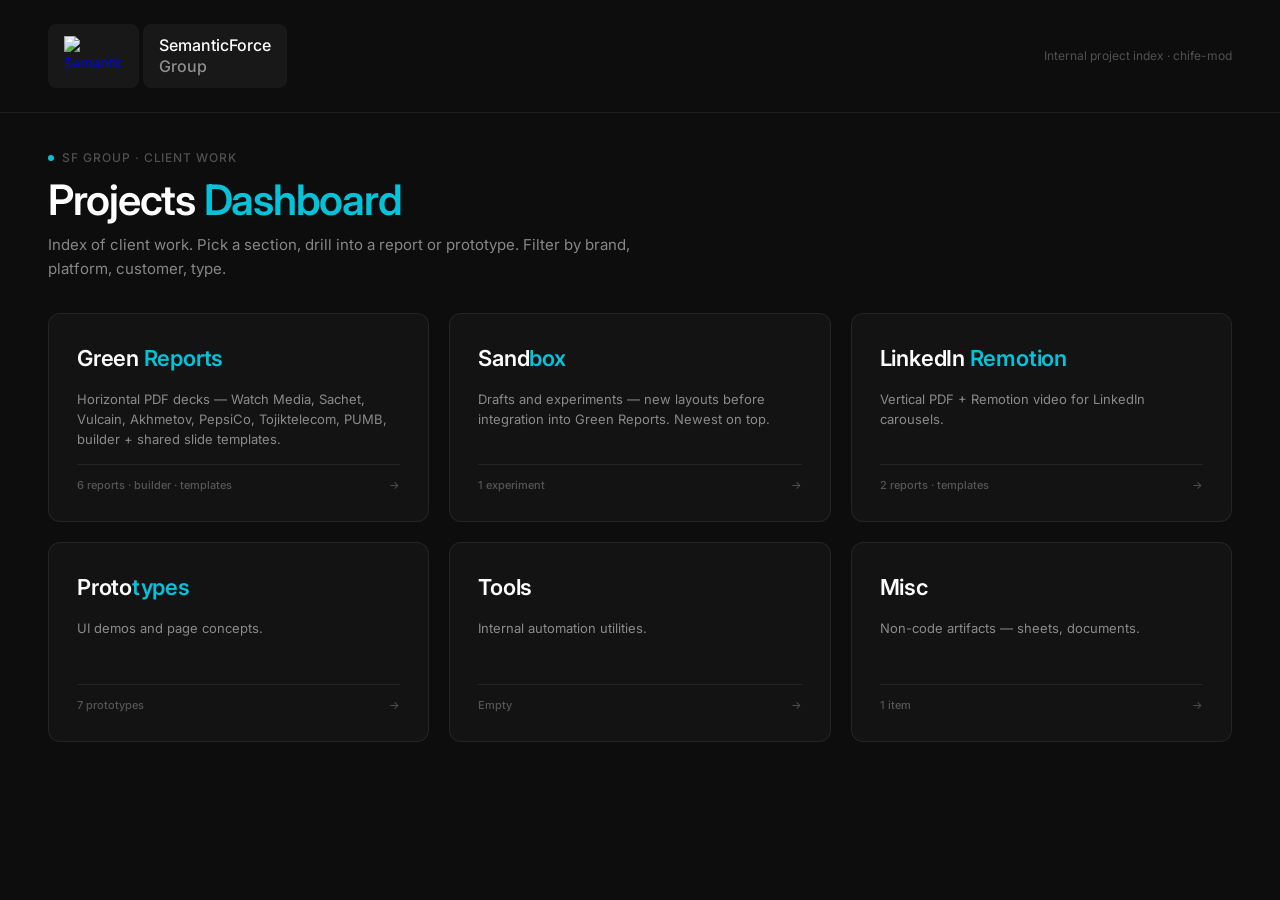
==== index.html @ 00296bff "Add PUMB Monthly Pulse card to Green Reports Live at https://chife-mod.github.io/sf-pumb-monthly-pul" ====
<!DOCTYPE html>
<html lang="en">
<head>
  <meta charset="UTF-8" />
  <meta name="viewport" content="width=device-width, initial-scale=1.0" />
  <title>SF Projects — Semantic Force</title>
  <link rel="icon" type="image/svg+xml" href="assets/favicon.svg" />
  <link rel="preconnect" href="https://fonts.googleapis.com" />
  <link rel="preconnect" href="https://fonts.gstatic.com" crossorigin />
  <link href="https://fonts.googleapis.com/css2?family=Inter:wght@400;500;600&display=swap" rel="stylesheet" />
  <style>
    *, *::before, *::after { box-sizing: border-box; margin: 0; padding: 0; }

    :root {
      --bg: #0d0d0d;
      --surface: rgba(22, 22, 22, 0.85);
      --surface-hover: rgba(30, 30, 30, 0.95);
      --border: rgba(255, 255, 255, 0.07);
      --border-hover: rgba(0, 195, 217, 0.4);
      --accent: #00c3d9;
      --accent-dim: rgba(0, 195, 217, 0.12);
      --text-primary: #ffffff;
      --text-secondary: rgba(255, 255, 255, 0.5);
      --text-muted: rgba(255, 255, 255, 0.28);
      --radius: 12px;
    }

    html { scroll-behavior: smooth; }

    body {
      background: var(--bg);
      color: var(--text-primary);
      font-family: 'Inter', sans-serif;
      font-size: 14px;
      line-height: 1.5;
      min-height: 100vh;
      padding: 0 0 80px;
    }

    /* ─── Header ─── */
    header {
      display: flex;
      align-items: center;
      justify-content: space-between;
      padding: 24px 48px;
      border-bottom: 1px solid var(--border);
    }

    .logo {
      display: flex;
      align-items: flex-start;
      gap: 4px;
      text-decoration: none;
      flex-shrink: 0;
      cursor: pointer;
    }

    .logo-pill {
      background: rgba(30, 30, 30, 0.7);
      border-radius: 8px;
      backdrop-filter: blur(10px);
      -webkit-backdrop-filter: blur(10px);
      height: 64px;
      flex-shrink: 0;
    }

    .logo-icon-pill {
      width: 91px;
      display: flex;
      align-items: center;
      justify-content: center;
      padding: 12px 16px;
    }

    .logo-text-pill {
      display: flex;
      flex-direction: column;
      justify-content: center;
      padding: 12px 16px;
    }

    .logo-line-1 {
      font-size: 16px;
      font-weight: 500;
      line-height: 1.3;
      color: #ffffff;
      white-space: nowrap;
      display: block;
    }

    .logo-line-2 {
      font-size: 16px;
      font-weight: 500;
      line-height: 1.3;
      color: #8f8f8f;
      white-space: nowrap;
      display: block;
    }

    .header-meta {
      font-size: 12px;
      color: var(--text-muted);
      font-weight: 400;
    }

    /* ─── Main / screens ─── */
    main {
      max-width: 1320px;
      margin: 0 auto;
      padding: 36px 48px 0;
    }

    .screen { display: none; }
    .screen.active { display: block; }

    /* ─── Hero ─── */
    .hero {
      margin-bottom: 32px;
    }

    .hero-label {
      display: flex;
      align-items: center;
      gap: 8px;
      font-size: 12px;
      font-weight: 500;
      color: var(--text-muted);
      letter-spacing: 0.08em;
      text-transform: uppercase;
      margin-bottom: 10px;
    }

    .hero-label-dot {
      width: 6px;
      height: 6px;
      border-radius: 50%;
      background: var(--accent);
    }

    .hero-title {
      font-size: 42px;
      font-weight: 600;
      letter-spacing: -0.03em;
      line-height: 1.1;
      color: var(--text-primary);
      margin-bottom: 10px;
    }

    .hero-title span { color: var(--accent); }

    .hero-sub {
      font-size: 15px;
      color: var(--text-secondary);
      max-width: 640px;
      line-height: 1.6;
    }

    /* ─── Breadcrumb (на под-экранах) ─── */
    .breadcrumb {
      display: flex;
      align-items: center;
      gap: 8px;
      font-size: 13px;
      color: var(--text-muted);
      margin-bottom: 20px;
    }

    .breadcrumb a {
      color: var(--text-secondary);
      text-decoration: none;
      transition: color 0.15s ease;
    }

    .breadcrumb a:hover {
      color: var(--accent);
    }

    .breadcrumb-sep {
      color: var(--text-muted);
    }

    /* ─── Filters ─── */
    .filters {
      display: flex;
      gap: 10px;
      flex-wrap: wrap;
      margin-bottom: 24px;
      padding: 12px 16px;
      background: rgba(255,255,255,0.02);
      border: 1px solid var(--border);
      border-radius: var(--radius);
    }

    .filter-group {
      display: flex;
      align-items: center;
      gap: 6px;
      font-size: 12px;
      color: var(--text-muted);
    }

    .filter-group label {
      font-weight: 500;
      letter-spacing: 0.04em;
      text-transform: uppercase;
      font-size: 10px;
    }

    .filter-group select {
      background: rgba(255,255,255,0.04);
      border: 1px solid var(--border);
      color: var(--text-primary);
      padding: 6px 10px;
      border-radius: 6px;
      font-family: inherit;
      font-size: 12px;
      cursor: pointer;
    }

    .filter-group select:focus {
      outline: none;
      border-color: var(--border-hover);
    }

    /* ─── Grid ─── */
    .grid {
      display: grid;
      grid-template-columns: repeat(auto-fill, minmax(340px, 1fr));
      gap: 20px;
    }

    /* ─── Category tile (главный экран) ─── */
    .category-tile {
      background: var(--surface);
      border: 1px solid var(--border);
      border-radius: var(--radius);
      padding: 28px;
      text-decoration: none;
      color: inherit;
      display: flex;
      flex-direction: column;
      gap: 14px;
      transition: border-color 0.2s ease, background 0.2s ease, transform 0.2s ease;
      cursor: pointer;
      backdrop-filter: blur(10px);
      min-height: 200px;
    }

    .category-tile:hover {
      border-color: var(--border-hover);
      background: var(--surface-hover);
      transform: translateY(-2px);
    }

    .category-tile-name {
      font-size: 22px;
      font-weight: 600;
      letter-spacing: -0.01em;
      color: var(--text-primary);
    }

    .category-tile-name span { color: var(--accent); }

    .category-tile-desc {
      font-size: 13px;
      color: var(--text-secondary);
      line-height: 1.55;
      flex: 1;
    }

    .category-tile-footer {
      display: flex;
      align-items: center;
      justify-content: space-between;
      font-size: 11px;
      color: var(--text-muted);
      padding-top: 12px;
      border-top: 1px solid var(--border);
    }

    .category-tile-count {
      font-weight: 500;
    }

    /* ─── Card (на под-экранах) ─── */
    .card {
      position: relative;                /* anchor для stretched-link overlay */
      background: var(--surface);
      border: 1px solid var(--border);
      border-radius: var(--radius);
      overflow: hidden;
      display: flex;
      flex-direction: column;
      text-decoration: none;
      color: inherit;
      transition: border-color 0.2s ease, background 0.2s ease, transform 0.2s ease;
      backdrop-filter: blur(10px);
    }

    /* Невидимый overlay-anchor, ловит клик по всей карточке.
       Внутренние ссылки (card-info-link) имеют z-index выше — кликаются отдельно. */
    .card-link {
      position: absolute;
      inset: 0;
      z-index: 1;
      text-decoration: none;
      cursor: pointer;
    }

    .card:has(.card-link):hover {
      border-color: var(--border-hover);
      background: var(--surface-hover);
      transform: translateY(-2px);
    }

    .card.hidden {
      display: none;
    }

    .card.templates-card {
      border-color: rgba(0, 195, 217, 0.18);
    }

    /* ─── Cover ─── */
    .card-cover {
      width: 100%;
      aspect-ratio: 16 / 9;
      overflow: hidden;
      background: #111;
      position: relative;
    }

    .card-cover img {
      width: 100%;
      height: 100%;
      object-fit: cover;
      display: block;
      transition: transform 0.35s ease;
    }

    .card:hover .card-cover img {
      transform: scale(1.03);
    }

    .card-cover-placeholder {
      width: 100%;
      height: 100%;
      display: flex;
      align-items: center;
      justify-content: center;
    }

    /* ─── Body ─── */
    .card-body {
      padding: 20px;
      display: flex;
      flex-direction: column;
      gap: 10px;
      flex: 1;
    }

    .card-top {
      display: flex;
      align-items: flex-start;
      gap: 10px;
    }

    .card-name {
      font-size: 16px;
      font-weight: 600;
      color: var(--text-primary);
      letter-spacing: -0.01em;
      line-height: 1.3;
      flex: 1;
    }

    .badge {
      flex-shrink: 0;
      display: flex;
      align-items: center;
      gap: 5px;
      padding: 4px 8px;
      border-radius: 100px;
      font-size: 11px;
      font-weight: 500;
      letter-spacing: 0.04em;
      white-space: nowrap;
    }

    .badge-live {
      background: rgba(34, 197, 94, 0.12);
      color: #4ade80;
      border: 1px solid rgba(34, 197, 94, 0.2);
    }

    .badge-live::before {
      content: '';
      display: block;
      width: 5px;
      height: 5px;
      border-radius: 50%;
      background: #22c55e;
    }

    .badge-local {
      background: rgba(255, 255, 255, 0.06);
      color: var(--text-muted);
      border: 1px solid rgba(255,255,255,0.08);
    }

    .badge-local::before {
      content: '';
      display: block;
      width: 5px;
      height: 5px;
      border-radius: 50%;
      background: rgba(255,255,255,0.3);
    }

    .badge-accent {
      background: var(--accent-dim);
      color: var(--accent);
      border: 1px solid rgba(0, 195, 217, 0.25);
    }

    .badge-soon {
      background: rgba(245, 158, 11, 0.12);
      color: #fbbf24;
      border: 1px solid rgba(245, 158, 11, 0.22);
    }

    .badge-soon::before {
      content: '';
      display: block;
      width: 5px;
      height: 5px;
      border-radius: 50%;
      background: #f59e0b;
    }

    .card-desc {
      font-size: 13px;
      color: var(--text-secondary);
      line-height: 1.55;
    }

    .card-tags {
      display: flex;
      gap: 6px;
      flex-wrap: wrap;
    }

    .tag {
      font-size: 11px;
      font-weight: 500;
      color: var(--text-muted);
      padding: 2px 8px;
      border-radius: 4px;
      background: rgba(255,255,255,0.04);
      border: 1px solid rgba(255,255,255,0.06);
    }

    /* ─── Info footer (GitHub link + local path) ─── */
    .card-info {
      display: flex;
      flex-direction: column;
      gap: 6px;
      padding-top: 12px;
      border-top: 1px solid var(--border);
      margin-top: auto;
      font-size: 11px;
      color: var(--text-muted);
    }

    .card-info-row {
      display: flex;
      align-items: center;
      gap: 6px;
      overflow: hidden;
    }

    .card-info-icon {
      flex-shrink: 0;
      font-size: 12px;
      opacity: 0.7;
    }

    .card-info a {
      position: relative;          /* подняться над .card-link overlay */
      z-index: 2;
      color: var(--text-secondary);
      text-decoration: none;
      transition: color 0.15s ease;
      overflow: hidden;
      text-overflow: ellipsis;
      white-space: nowrap;
    }

    .card-info a:hover {
      color: var(--accent);
    }

    .card-info-path {
      color: var(--text-muted);
      font-family: ui-monospace, 'SF Mono', Menlo, monospace;
      font-size: 10px;
      overflow: hidden;
      text-overflow: ellipsis;
      white-space: nowrap;
    }

    .card-info-tags {
      display: flex;
      gap: 4px;
      flex-wrap: wrap;
      margin-top: 4px;
    }

    .info-tag {
      font-size: 9px;
      font-weight: 500;
      color: var(--text-secondary);
      padding: 2px 7px;
      border-radius: 3px;
      background: rgba(255,255,255,0.04);
      letter-spacing: 0.02em;
      display: inline-flex;
      align-items: center;
      gap: 4px;
    }

    .info-tag-key {
      color: rgba(255,255,255,0.22);
      font-weight: 500;
    }

    /* ─── Section header ─── */
    .section-title {
      font-size: 22px;
      font-weight: 600;
      color: var(--text-primary);
      letter-spacing: -0.01em;
      margin-bottom: 4px;
    }

    .section-sub {
      font-size: 13px;
      color: var(--text-secondary);
      margin-bottom: 20px;
    }

    /* ─── Empty state ─── */
    .empty {
      grid-column: 1 / -1;
      padding: 48px 24px;
      text-align: center;
      color: var(--text-muted);
      border: 1px dashed var(--border);
      border-radius: var(--radius);
    }

  </style>
</head>
<body>

  <header>
    <a class="logo" href="#home">
      <div class="logo-pill logo-icon-pill">
        <img src="assets/Logo.svg" alt="SemanticForce" width="59" height="40" />
      </div>
      <div class="logo-pill logo-text-pill">
        <span class="logo-line-1">SemanticForce</span>
        <span class="logo-line-2">Group</span>
      </div>
    </a>
    <span class="header-meta">Internal project index · chife-mod</span>
  </header>

  <main>

    <!-- ════════ HOME — главный экран ════════ -->
    <section id="home" class="screen active">
      <div class="hero">
        <div class="hero-label">
          <span class="hero-label-dot"></span>
          <span>SF Group · Client Work</span>
        </div>
        <h1 class="hero-title">Projects <span>Dashboard</span></h1>
        <p class="hero-sub">Index of client work. Pick a section, drill into a report or prototype. Filter by brand, platform, customer, type.</p>
      </div>

      <div class="grid">
        <a class="category-tile" href="#green-reports">
          <div class="category-tile-name">Green <span>Reports</span></div>
          <p class="category-tile-desc">Horizontal PDF decks — Watch Media, Sachet, Vulcain, Akhmetov, PepsiCo, Tojiktelecom, PUMB, builder + shared slide templates.</p>
          <div class="category-tile-footer">
            <span class="category-tile-count">6 reports · builder · templates</span>
            <span>→</span>
          </div>
        </a>

        <a class="category-tile" href="#sandbox">
          <div class="category-tile-name">Sand<span>box</span></div>
          <p class="category-tile-desc">Drafts and experiments — new layouts before integration into Green Reports. Newest on top.</p>
          <div class="category-tile-footer">
            <span class="category-tile-count">1 experiment</span>
            <span>→</span>
          </div>
        </a>

        <a class="category-tile" href="#linkedin-remotion">
          <div class="category-tile-name">LinkedIn <span>Remotion</span></div>
          <p class="category-tile-desc">Vertical PDF + Remotion video for LinkedIn carousels.</p>
          <div class="category-tile-footer">
            <span class="category-tile-count">2 reports · templates</span>
            <span>→</span>
          </div>
        </a>

        <a class="category-tile" href="#prototypes">
          <div class="category-tile-name">Proto<span>types</span></div>
          <p class="category-tile-desc">UI demos and page concepts.</p>
          <div class="category-tile-footer">
            <span class="category-tile-count">7 prototypes</span>
            <span>→</span>
          </div>
        </a>

        <a class="category-tile" href="#tools">
          <div class="category-tile-name">Tools</div>
          <p class="category-tile-desc">Internal automation utilities.</p>
          <div class="category-tile-footer">
            <span class="category-tile-count">Empty</span>
            <span>→</span>
          </div>
        </a>

        <a class="category-tile" href="#misc">
          <div class="category-tile-name">Misc</div>
          <p class="category-tile-desc">Non-code artifacts — sheets, documents.</p>
          <div class="category-tile-footer">
            <span class="category-tile-count">1 item</span>
            <span>→</span>
          </div>
        </a>
      </div>
    </section>

    <!-- ════════ GREEN REPORTS ════════ -->
    <section id="green-reports" class="screen">
      <nav class="breadcrumb">
        <a href="#home">Dashboard</a>
        <span class="breadcrumb-sep">/</span>
        <span>Green Reports</span>
      </nav>

      <h2 class="section-title">Green Reports</h2>
      <p class="section-sub">Horizontal PDF slide decks.</p>

      <div class="filters" data-filters-for="green-reports">
        <div class="filter-group">
          <label>Customer</label>
          <select data-filter="customer">
            <option value="">All</option>
            <option value="__sf-internal__">SF-internal</option>
            <option value="sachet">sachet</option>
            <option value="vulcain">vulcain</option>
            <option value="akhmetov">akhmetov</option>
            <option value="pepsico">pepsico</option>
            <option value="tojiktelecom">tojiktelecom</option>
            <option value="pumb">pumb</option>
          </select>
        </div>
        <div class="filter-group">
          <label>Type</label>
          <select data-filter="type">
            <option value="">All</option>
            <option value="watch-media">watch-media</option>
            <option value="weekly-pulse">weekly-pulse</option>
            <option value="monthly-pulse">monthly-pulse</option>
          </select>
        </div>
        <div class="filter-group">
          <label>Platform</label>
          <select data-filter="platform">
            <option value="">All</option>
            <option value="watch360">watch360</option>
            <option value="market360">market360</option>
          </select>
        </div>
        <div class="filter-group">
          <label>Brand</label>
          <select data-filter="brand">
            <option value="">All</option>
            <option value="watch360">watch360</option>
            <option value="semanticforce">semanticforce</option>
          </select>
        </div>
      </div>

      <div class="grid">
        <!-- Templates — всегда первая, вне фильтров -->
        <div class="card templates-card">
          <a class="card-link"
             href="https://chife-mod.github.io/sfg-templates-viewer/"
             target="_blank" rel="noopener"
             aria-label="Templates · Green Reports"></a>
          <div class="card-cover">
            <div class="card-cover-placeholder">
              <svg width="48" height="48" viewBox="0 0 48 48" fill="none">
                <rect x="6" y="6" width="14" height="14" rx="2" stroke="#00c3d9" stroke-width="1.5"/>
                <rect x="28" y="6" width="14" height="14" rx="2" stroke="#00c3d9" stroke-width="1.5"/>
                <rect x="6" y="28" width="14" height="14" rx="2" stroke="#00c3d9" stroke-width="1.5"/>
                <rect x="28" y="28" width="14" height="14" rx="2" stroke="#00c3d9" stroke-width="1.5"/>
              </svg>
            </div>
          </div>
          <div class="card-body">
            <div class="card-top">
              <div class="badge badge-accent">TEMPLATES</div>
              <div class="card-name">Templates · Green Reports</div>
            </div>
            <p class="card-desc">Shared slide library used across every Green Reports deck — Cover, Overview, Table, Models, Keyword, Quote, Map, Posts, Reviews, Heatmap, Sandbox.</p>
            <div class="card-info">
              <div class="card-info-row">
                <span class="card-info-icon">🔗</span>
                <a href="https://github.com/chife-mod/sfg-reports" target="_blank" rel="noopener">chife-mod/sfg-reports</a>
              </div>
              <div class="card-info-row">
                <span class="card-info-icon">📁</span>
                <span class="card-info-path">vsevolod/reports/sfg-reports/shared/slides/</span>
              </div>
            </div>
          </div>
        </div>

        <!-- Report Builder — вне фильтров, alpha -->
        <div class="card templates-card">
          <a class="card-link"
             href="https://chife-mod.github.io/sf-report-builder/"
             target="_blank" rel="noopener"
             aria-label="Report Builder · Green Reports (alpha)"></a>
          <div class="card-cover">
            <div class="card-cover-placeholder">
              <svg width="48" height="48" viewBox="0 0 48 48" fill="none">
                <rect x="6" y="8" width="14" height="32" rx="2" stroke="#00c3d9" stroke-width="1.5"/>
                <rect x="24" y="8" width="18" height="14" rx="2" stroke="#00c3d9" stroke-width="1.5" stroke-dasharray="2 2"/>
                <rect x="24" y="26" width="18" height="14" rx="2" stroke="#00c3d9" stroke-width="1.5" stroke-dasharray="2 2"/>
              </svg>
            </div>
          </div>
          <div class="card-body">
            <div class="card-top">
              <div class="badge badge-accent">BUILDER · ALPHA</div>
              <div class="card-name">Report Builder · Green Reports</div>
            </div>
            <p class="card-desc">Drag-and-drop assembly of decks from the shared Templates catalog. MVP — pick templates on the left, drop into the deck on the right, reorder. Local-only for now (<code>npm run dev:builder</code>).</p>
            <div class="card-info">
              <div class="card-info-row">
                <span class="card-info-icon">🔗</span>
                <a href="https://github.com/chife-mod/sfg-reports" target="_blank" rel="noopener">chife-mod/sfg-reports</a>
              </div>
              <div class="card-info-row">
                <span class="card-info-icon">📁</span>
                <span class="card-info-path">vsevolod/reports/sfg-reports/apps/report-builder/</span>
              </div>
            </div>
          </div>
        </div>

        <!-- Watch Media -->
        <div class="card"
             data-customer="__sf-internal__" data-type="watch-media" data-platform="watch360" data-brand="watch360">
          <a class="card-link"
             href="https://chife-mod.github.io/Watch360-PDF-Reports/"
             target="_blank" rel="noopener"
             aria-label="Watch Media · Feb 2026"></a>
          <div class="card-cover">
            <img src="assets/covers/watch-media.webp" alt="Watch Media" loading="lazy" />
          </div>
          <div class="card-body">
            <div class="card-top">
              <div class="badge badge-live">LIVE</div>
              <div class="card-name">Watch Media</div>
            </div>
            <p class="card-desc">Monthly watch-industry deck — dark-theme horizontal slides from Google Sheets. SF-internal.</p>
            <div class="card-info">
              <div class="card-info-row">
                <span class="card-info-icon">🔗</span>
                <a href="https://github.com/chife-mod/Watch360-PDF-Reports" target="_blank" rel="noopener">chife-mod/Watch360-PDF-Reports</a>
              </div>
              <div class="card-info-row">
                <span class="card-info-icon">📁</span>
                <span class="card-info-path">vsevolod/reports/green-reports/watch-media/</span>
              </div>
            </div>
          </div>
        </div>

        <!-- Weekly Pulse · Sachet -->
        <div class="card"
             data-customer="sachet" data-type="weekly-pulse" data-platform="market360" data-brand="semanticforce">
          <a class="card-link"
             href="https://chife-mod.github.io/M360-jewelry-weekly-pulse/"
             target="_blank" rel="noopener"
             aria-label="Weekly Pulse · Sachet"></a>
          <div class="card-cover">
            <img src="assets/covers/weekly-pulse-sachet.webp" alt="Weekly Pulse · Sachet" loading="lazy" />
          </div>
          <div class="card-body">
            <div class="card-top">
              <div class="badge badge-live">LIVE</div>
              <div class="card-name">Weekly Pulse · Sachet</div>
            </div>
            <p class="card-desc">Weekly social insights for Sachet — 11-slide deck with demand-detail heatmap.</p>
            <div class="card-info">
              <div class="card-info-row">
                <span class="card-info-icon">🔗</span>
                <a href="https://github.com/chife-mod/M360-jewelry-weekly-pulse" target="_blank" rel="noopener">chife-mod/M360-jewelry-weekly-pulse</a>
              </div>
              <div class="card-info-row">
                <span class="card-info-icon">📁</span>
                <span class="card-info-path">vsevolod/reports/green-reports/weekly-pulse/sachet/</span>
              </div>
            </div>
          </div>
        </div>

        <!-- Monthly Pulse · Vulcain — first deck built through the new sfg-reports monorepo -->
        <div class="card"
             data-customer="vulcain" data-type="monthly-pulse" data-platform="watch360" data-brand="watch360">
          <a class="card-link"
             href="https://chife-mod.github.io/sf-vulcain-monthly-pulse/"
             target="_blank" rel="noopener"
             aria-label="Monthly Pulse · Vulcain"></a>
          <div class="card-cover">
            <img src="assets/covers/vulcain-monthly-pulse.webp" alt="Monthly Pulse · Vulcain" loading="lazy" />
          </div>
          <div class="card-body">
            <div class="card-top">
              <div class="badge badge-live">LIVE</div>
              <div class="card-name">Monthly Pulse · Vulcain</div>
            </div>
            <p class="card-desc">Apr 01–30, 2026. First deck assembled through the new monorepo — every layout comes from shared/slides/. Mock data placeholder.</p>
            <div class="card-info">
              <div class="card-info-row">
                <span class="card-info-icon">🔗</span>
                <a href="https://github.com/chife-mod/sfg-reports/tree/main/products/monthly-pulse/vulcain" target="_blank" rel="noopener">chife-mod/sfg-reports · vulcain</a>
              </div>
              <div class="card-info-row">
                <span class="card-info-icon">📁</span>
                <span class="card-info-path">vsevolod/reports/sfg-reports/products/monthly-pulse/vulcain/</span>
              </div>
            </div>
          </div>
        </div>

        <!-- Daily Pulse · Rinat Akhmetov Foundation — hand-built client deck, from Semantic Force -->
        <div class="card"
             data-customer="akhmetov" data-type="daily-pulse" data-platform="semanticforce" data-brand="semanticforce">
          <a class="card-link"
             href="https://chife-mod.github.io/sf-akhmetov-daily-pulse/"
             target="_blank" rel="noopener"
             aria-label="Daily Pulse · Rinat Akhmetov Foundation"></a>
          <div class="card-cover">
            <div class="card-cover-placeholder">
              <svg width="48" height="48" viewBox="0 0 48 48" fill="none">
                <rect x="6" y="9" width="36" height="6" rx="1.5" stroke="#00c3d9" stroke-width="1.5"/>
                <rect x="6" y="21" width="36" height="6" rx="1.5" stroke="#00c3d9" stroke-width="1.5" stroke-dasharray="2 2"/>
                <rect x="6" y="33" width="22" height="6" rx="1.5" stroke="#00c3d9" stroke-width="1.5"/>
              </svg>
            </div>
          </div>
          <div class="card-body">
            <div class="card-top">
              <div class="badge badge-live">LIVE</div>
              <div class="card-name">Daily Pulse · Rinat Akhmetov Foundation</div>
            </div>
            <p class="card-desc">June 9, 2026. Hand-built client deck from Semantic Force — Top Media, Media Articles (sorted by reach), Quote. Every layout from shared/slides/.</p>
            <div class="card-info">
              <div class="card-info-row">
                <span class="card-info-icon">🔗</span>
                <a href="https://github.com/chife-mod/sfg-reports/tree/main/products/daily-pulse/rinat-akhmetov-foundation" target="_blank" rel="noopener">chife-mod/sfg-reports · akhmetov</a>
              </div>
              <div class="card-info-row">
                <span class="card-info-icon">📁</span>
                <span class="card-info-path">vsevolod/reports/sfg-reports/products/daily-pulse/rinat-akhmetov-foundation/</span>
              </div>
            </div>
          </div>
        </div>

        <!-- Daily Pulse · PepsiCo — hand-built client deck, from Semantic Force -->
        <div class="card"
             data-customer="pepsico" data-type="daily-pulse" data-platform="semanticforce" data-brand="semanticforce">
          <a class="card-link"
             href="https://chife-mod.github.io/sf-pepsico-daily-pulse/"
             target="_blank" rel="noopener"
             aria-label="Daily Pulse · PepsiCo"></a>
          <div class="card-cover">
            <img src="assets/covers/daily-pulse-pepsico.webp" alt="Daily Pulse · PepsiCo" loading="lazy" />
          </div>
          <div class="card-body">
            <div class="card-top">
              <div class="badge badge-live">LIVE</div>
              <div class="card-name">Daily Pulse · PepsiCo</div>
            </div>
            <p class="card-desc">June 9, 2026. Hand-built client deck from Semantic Force — Overview, Narratives &amp; Sentiment, Top Media, Media Articles (sorted by reach), Quote. Every layout from shared/slides/.</p>
            <div class="card-info">
              <div class="card-info-row">
                <span class="card-info-icon">🔗</span>
                <a href="https://github.com/chife-mod/sfg-reports/tree/main/products/daily-pulse/pepsico" target="_blank" rel="noopener">chife-mod/sfg-reports · pepsico</a>
              </div>
              <div class="card-info-row">
                <span class="card-info-icon">📁</span>
                <span class="card-info-path">vsevolod/reports/sfg-reports/products/daily-pulse/pepsico/</span>
              </div>
            </div>
          </div>
        </div>

        <!-- Monthly Pulse · Tojiktelecom — Report Builder output, hand-corrected -->
        <div class="card"
             data-customer="tojiktelecom" data-type="monthly-pulse" data-platform="semanticforce" data-brand="semanticforce">
          <a class="card-link"
             href="https://chife-mod.github.io/sf-generated-reports/#tojiktelecom/2026-06/11slides-4691d30d"
             target="_blank" rel="noopener"
             aria-label="Monthly Pulse · Tojiktelecom"></a>
          <div class="card-cover">
            <div class="card-cover-placeholder">
              <svg width="48" height="48" viewBox="0 0 48 48" fill="none">
                <rect x="6" y="9" width="36" height="6" rx="1.5" stroke="#00c3d9" stroke-width="1.5"/>
                <rect x="6" y="21" width="36" height="6" rx="1.5" stroke="#00c3d9" stroke-width="1.5" stroke-dasharray="2 2"/>
                <rect x="6" y="33" width="22" height="6" rx="1.5" stroke="#00c3d9" stroke-width="1.5"/>
              </svg>
            </div>
          </div>
          <div class="card-body">
            <div class="card-top">
              <div class="badge badge-live">LIVE</div>
              <div class="card-name">Monthly Pulse · Tojiktelecom</div>
            </div>
            <p class="card-desc">May 2026. Generated through the Report Builder, then hand-corrected — cover, Overview deltas, Topics &amp; Sentiment, Articles table, Top 10 Sources, Rivals, Reviews, Audience Dynamics.</p>
            <div class="card-info">
              <div class="card-info-row">
                <span class="card-info-icon">🔗</span>
                <a href="https://github.com/chife-mod/sfg-reports/tree/main/generated-reports/tojiktelecom" target="_blank" rel="noopener">chife-mod/sfg-reports · tojiktelecom</a>
              </div>
              <div class="card-info-row">
                <span class="card-info-icon">📁</span>
                <span class="card-info-path">vsevolod/reports/sfg-reports/generated-reports/tojiktelecom/</span>
              </div>
            </div>
          </div>
        </div>

        <!-- Monthly Pulse · PUMB — hand-built client deck, from Semantic Force -->
        <div class="card"
             data-customer="pumb" data-type="monthly-pulse" data-platform="semanticforce" data-brand="semanticforce">
          <a class="card-link"
             href="https://chife-mod.github.io/sf-pumb-monthly-pulse/"
             target="_blank" rel="noopener"
             aria-label="Monthly Pulse · PUMB"></a>
          <div class="card-cover">
            <img src="assets/covers/pumb-monthly-pulse.webp" alt="Monthly Pulse · PUMB" loading="lazy" />
          </div>
          <div class="card-body">
            <div class="card-top">
              <div class="badge badge-live">LIVE</div>
              <div class="card-name">Monthly Pulse · PUMB</div>
            </div>
            <p class="card-desc">June 2026. Hand-built client deck from Semantic Force — 12 slides: Overview, Dynamics, Topics &amp; Sentiment, Articles by Reach, Top 10 Sources, PUMB Speakers, Top 10 UA Regions, Rivals, Reviews, Audience Dynamics. Two new templates (Speakers, UA Regions).</p>
            <div class="card-info">
              <div class="card-info-row">
                <span class="card-info-icon">🔗</span>
                <a href="https://github.com/chife-mod/sfg-reports/tree/main/products/monthly-pulse/pumb" target="_blank" rel="noopener">chife-mod/sfg-reports · pumb</a>
              </div>
              <div class="card-info-row">
                <span class="card-info-icon">📁</span>
                <span class="card-info-path">vsevolod/reports/sfg-reports/products/monthly-pulse/pumb/</span>
              </div>
            </div>
          </div>
        </div>
      </div>
    </section>

    <!-- ════════ LINKEDIN REMOTION ════════ -->
    <!-- ════════ SANDBOX ════════ -->
    <!-- Newest experiments on top. New entries go directly after <div class="grid"> -->
    <section id="sandbox" class="screen">
      <nav class="breadcrumb">
        <a href="#home">Dashboard</a>
        <span class="breadcrumb-sep">/</span>
        <span>Sandbox</span>
      </nav>

      <h2 class="section-title">Sandbox</h2>
      <p class="section-sub">Drafts and experiments before integration into <a href="#green-reports" style="color: var(--accent); text-decoration: none;">Green Reports</a>. Newest on top.</p>

      <div class="grid">
        <!-- Watch Influencers v0 — added 2026-05-22 -->
        <div class="card templates-card">
          <a class="card-link"
             href="https://chife-mod.github.io/sf-vulcain-monthly-pulse/"
             target="_blank" rel="noopener"
             aria-label="Watch Influencers v0 — Sandbox"></a>
          <div class="card-cover">
            <div class="card-cover-placeholder">
              <svg width="64" height="64" viewBox="0 0 64 64" fill="none">
                <rect x="6"  y="10" width="46" height="2" rx="1" fill="#00c3d9" opacity="0.85"/>
                <rect x="6"  y="17" width="32" height="2" rx="1" fill="#00c3d9" opacity="0.65"/>
                <rect x="6"  y="24" width="40" height="2" rx="1" fill="#00c3d9" opacity="0.55"/>
                <rect x="6"  y="31" width="22" height="2" rx="1" fill="#00c3d9" opacity="0.45"/>
                <rect x="6"  y="38" width="36" height="2" rx="1" fill="#00c3d9" opacity="0.35"/>
                <rect x="6"  y="45" width="14" height="2" rx="1" fill="#00c3d9" opacity="0.25"/>
                <circle cx="54" cy="50" r="6" stroke="#00c3d9" stroke-width="1.5" fill="none" opacity="0.7"/>
                <circle cx="54" cy="50" r="2.5" fill="#00c3d9" opacity="0.6"/>
              </svg>
            </div>
          </div>
          <div class="card-body">
            <div class="card-top">
              <div class="badge badge-accent">SANDBOX · v0</div>
              <div class="card-name">Watch Influencers</div>
            </div>
            <p class="card-desc"><code>SF-GR-WATCH-INFLUENCERS</code>. Ranked authors table + Total Combined Reach + Audience by Platform / Country. Preview lives inside Vulcain Apr 2026 slide 05.</p>
            <div class="card-info">
              <div class="card-info-row">
                <span class="card-info-icon">🔗</span>
                <a href="https://github.com/chife-mod/sfg-reports/blob/main/shared/slides/SandboxWatchInfluencersSlide.tsx" target="_blank" rel="noopener">SandboxWatchInfluencersSlide.tsx</a>
              </div>
              <div class="card-info-row">
                <span class="card-info-icon">📁</span>
                <span class="card-info-path">vsevolod/reports/sfg-reports/shared/slides/SandboxWatchInfluencersSlide.tsx</span>
              </div>
              <div class="card-info-row">
                <span class="card-info-icon">📅</span>
                <span class="card-info-path">Added 2026-05-22</span>
              </div>
            </div>
          </div>
        </div>
      </div>
    </section>

    <section id="linkedin-remotion" class="screen">
      <nav class="breadcrumb">
        <a href="#home">Dashboard</a>
        <span class="breadcrumb-sep">/</span>
        <span>LinkedIn Remotion</span>
      </nav>

      <h2 class="section-title">LinkedIn Remotion</h2>
      <p class="section-sub">Vertical PDF + Remotion video for LinkedIn carousels.</p>

      <div class="grid">
        <div class="card templates-card">
          <div class="card-cover">
            <div class="card-cover-placeholder">
              <svg width="48" height="48" viewBox="0 0 48 48" fill="none">
                <rect x="6" y="6" width="14" height="14" rx="2" stroke="#00c3d9" stroke-width="1.5"/>
                <rect x="28" y="6" width="14" height="14" rx="2" stroke="#00c3d9" stroke-width="1.5"/>
                <rect x="6" y="28" width="14" height="14" rx="2" stroke="#00c3d9" stroke-width="1.5"/>
                <rect x="28" y="28" width="14" height="14" rx="2" stroke="#00c3d9" stroke-width="1.5"/>
              </svg>
            </div>
          </div>
          <div class="card-body">
            <div class="card-top">
              <div class="badge badge-soon">COMING SOON</div>
              <div class="card-name">Templates · LinkedIn Remotion</div>
            </div>
            <p class="card-desc">Title / Stats / Segmenter — 3 vertical template types. Catalog in development, not published yet.</p>
            <div class="card-info">
              <div class="card-info-row">
                <span class="card-info-icon">📁</span>
                <span class="card-info-path">vsevolod/reports/linkedin-remotion/!templates!/</span>
              </div>
            </div>
          </div>
        </div>

        <div class="card"
             data-customer="__sf-internal__" data-type="linkedin-novelties" data-platform="watch360" data-brand="watch360">
          <a class="card-link"
             href="https://chife-mod.github.io/watch360-linkedin-pdf/"
             target="_blank" rel="noopener"
             aria-label="LinkedIn PDF"></a>
          <div class="card-cover">
            <img src="assets/covers/watch360-linkedin-pdf.png" alt="LinkedIn PDF" loading="lazy" />
          </div>
          <div class="card-body">
            <div class="card-top">
              <div class="badge badge-live">LIVE</div>
              <div class="card-name">LinkedIn PDF</div>
            </div>
            <p class="card-desc">May 2026 · CURRENT — 280 new models, 64 brands. Vertical PDF generator for LinkedIn carousel slides from Watch360 data.</p>
            <div class="card-info">
              <div class="card-info-row">
                <span class="card-info-icon">🔗</span>
                <a href="https://github.com/chife-mod/watch360-linkedin-pdf" target="_blank" rel="noopener">chife-mod/watch360-linkedin-pdf</a>
              </div>
              <div class="card-info-row">
                <span class="card-info-icon">📁</span>
                <span class="card-info-path">vsevolod/reports/linkedin-remotion/report-pdf/</span>
              </div>
            </div>
          </div>
        </div>

        <div class="card"
             data-customer="__sf-internal__" data-type="linkedin-novelties" data-platform="watch360" data-brand="watch360">
          <a class="card-link"
             href="https://github.com/chife-mod/watch360-remotion"
             target="_blank" rel="noopener"
             aria-label="Remotion Video"></a>
          <div class="card-cover">
            <div class="card-cover-placeholder">
              <svg width="40" height="40" viewBox="0 0 40 40" fill="none">
                <circle cx="20" cy="20" r="19" stroke="rgba(255,255,255,0.08)" stroke-width="1"/>
                <path d="M16 13.5L27 20L16 26.5V13.5Z" fill="rgba(255,255,255,0.15)"/>
              </svg>
            </div>
          </div>
          <div class="card-body">
            <div class="card-top">
              <div class="badge badge-local">LOCAL</div>
              <div class="card-name">Remotion Video</div>
            </div>
            <p class="card-desc">Animated video slides (Remotion) — same data as the PDF, motion output.</p>
            <div class="card-info">
              <div class="card-info-row">
                <span class="card-info-icon">🔗</span>
                <a href="https://github.com/chife-mod/watch360-remotion" target="_blank" rel="noopener">chife-mod/watch360-remotion</a>
              </div>
              <div class="card-info-row">
                <span class="card-info-icon">📁</span>
                <span class="card-info-path">vsevolod/reports/linkedin-remotion/report-remotion/</span>
              </div>
            </div>
          </div>
        </div>
      </div>
    </section>

    <!-- ════════ PROTOTYPES ════════ -->
    <section id="prototypes" class="screen">
      <nav class="breadcrumb">
        <a href="#home">Dashboard</a>
        <span class="breadcrumb-sep">/</span>
        <span>Prototypes</span>
      </nav>

      <h2 class="section-title">Prototypes</h2>
      <p class="section-sub">UI demos and page concepts.</p>

      <div class="grid">

        <div class="card"
             data-customer="__sf-internal__" data-type="reply-anywhere" data-platform="semanticforce" data-brand="semanticforce">
          <a class="card-link"
             href="https://chife-mod.github.io/reply-anywhere/"
             target="_blank" rel="noopener"
             aria-label="Reply Anywhere"></a>
          <div class="card-cover">
            <img src="assets/covers/reply-anywhere.jpg" alt="Reply Anywhere" loading="lazy" />
          </div>
          <div class="card-body">
            <div class="card-top">
              <div class="badge badge-live">LIVE</div>
              <div class="card-name">Reply Anywhere</div>
            </div>
            <p class="card-desc">Standalone landing for SemanticForce's Reply Anywhere — omnichannel tool for replying to reviews &amp; messages across marketplaces, maps, app stores and social. gominga-class, in SF style.</p>
            <div class="card-info">
              <div class="card-info-row">
                <span class="card-info-icon">🔗</span>
                <a href="https://github.com/chife-mod/reply-anywhere" target="_blank" rel="noopener">chife-mod/reply-anywhere</a>
              </div>
              <div class="card-info-row">
                <span class="card-info-icon">📁</span>
                <span class="card-info-path">vsevolod/prototypes/reply-anywhere-dev/</span>
              </div>
            </div>
          </div>
        </div>

        <div class="card"
             data-customer="__sf-internal__" data-type="pharma-portal" data-platform="market360" data-brand="market360">
          <a class="card-link"
             href="https://chife-mod.github.io/sf-pharma-360/"
             target="_blank" rel="noopener"
             aria-label="SF Pharma 360"></a>
          <div class="card-cover">
            <img src="assets/covers/sf-pharma-360.jpg" alt="SF Pharma 360" loading="lazy" />
          </div>
          <div class="card-body">
            <div class="card-top">
              <div class="badge badge-live">LIVE</div>
              <div class="card-name">SF Pharma 360</div>
            </div>
            <p class="card-desc">Redesign of pharma.market360.ai — Next.js + shadcn + Tabler. Modern dark UI for tracking DOLs, disease signals and brand mentions in pharma.</p>
            <div class="card-info">
              <div class="card-info-row">
                <span class="card-info-icon">🔗</span>
                <a href="https://github.com/chife-mod/sf-pharma-360" target="_blank" rel="noopener">chife-mod/sf-pharma-360</a>
              </div>
              <div class="card-info-row">
                <span class="card-info-icon">📁</span>
                <span class="card-info-path">vsevolod/prototypes/sf-pharma-360/</span>
              </div>
            </div>
          </div>
        </div>

        <div class="card"
             data-customer="__sf-internal__" data-type="novelties" data-platform="watch360" data-brand="watch360">
          <a class="card-link"
             href="https://chife-mod.github.io/wwg-2026-novelties-redesign/"
             target="_blank" rel="noopener"
             aria-label="WWG 2026 Novelties Redesign"></a>
          <div class="card-cover">
            <img src="assets/covers/wwg-novelties.png" alt="WWG 2026 Novelties" loading="lazy" />
          </div>
          <div class="card-body">
            <div class="card-top">
              <div class="badge badge-live">LIVE</div>
              <div class="card-name">WWG 2026 Novelties Redesign</div>
            </div>
            <p class="card-desc">Alternative layout for Watch360's Watches & Wonders Geneva 2026 — hierarchy, watch photos, novelties catalog.</p>
            <div class="card-info">
              <div class="card-info-row">
                <span class="card-info-icon">🔗</span>
                <a href="https://github.com/chife-mod/wwg-2026-novelties-redesign" target="_blank" rel="noopener">chife-mod/wwg-2026-novelties-redesign</a>
              </div>
              <div class="card-info-row">
                <span class="card-info-icon">📁</span>
                <span class="card-info-path">vsevolod/prototypes/wwg-2026-novelties-redesign/</span>
              </div>
            </div>
          </div>
        </div>

        <div class="card"
             data-customer="__sf-internal__" data-type="signal-selector" data-platform="market360" data-brand="market360">
          <a class="card-link"
             href="https://chife-mod.github.io/Market360_Signal_Selector/"
             target="_blank" rel="noopener"
             aria-label="Market360 Signal Selector"></a>
          <div class="card-cover">
            <img src="assets/covers/market360-signal-selector.jpg" alt="Market360 Signal Selector" loading="lazy" />
          </div>
          <div class="card-body">
            <div class="card-top">
              <div class="badge badge-live">LIVE</div>
              <div class="card-name">Market360 Signal Selector</div>
            </div>
            <p class="card-desc">M360 Product Intelligence — signal discovery, competitive analytics, actionable insights dashboard.</p>
            <div class="card-info">
              <div class="card-info-row">
                <span class="card-info-icon">🔗</span>
                <a href="https://github.com/chife-mod/M360_C" target="_blank" rel="noopener">chife-mod/M360_C</a>
              </div>
              <div class="card-info-row">
                <span class="card-info-icon">📁</span>
                <span class="card-info-path">vsevolod/prototypes/m360-signal-selector/</span>
              </div>
            </div>
          </div>
        </div>

        <div class="card"
             data-customer="__sf-internal__" data-type="command-center">
          <a class="card-link"
             href="https://chife-mod.github.io/business-school-command-center/"
             target="_blank" rel="noopener"
             aria-label="Business School Command Center"></a>
          <div class="card-cover">
            <div class="card-cover-placeholder" style="background:#13131C">
              <svg width="48" height="48" viewBox="0 0 48 48" fill="none">
                <rect x="8" y="14" width="32" height="22" rx="2" stroke="#6C5CE7" stroke-width="1.5"/>
                <path d="M14 30L18 24L24 28L30 18L34 22" stroke="#6C5CE7" stroke-width="1.5" stroke-linecap="round" fill="none"/>
                <circle cx="34" cy="22" r="1.5" fill="#6C5CE7"/>
              </svg>
            </div>
          </div>
          <div class="card-body">
            <div class="card-top">
              <div class="badge badge-live">LIVE</div>
              <div class="card-name">Business School Command Center</div>
            </div>
            <p class="card-desc">Real-time dashboard for business schools (KSPA, MIM, KMBS) — revenue, NPS, occupancy, drop-out.</p>
            <div class="card-info">
              <div class="card-info-row">
                <span class="card-info-icon">🔗</span>
                <a href="https://github.com/chife-mod/business-school-command-center" target="_blank" rel="noopener">chife-mod/business-school-command-center</a>
              </div>
              <div class="card-info-row">
                <span class="card-info-icon">📁</span>
                <span class="card-info-path">vsevolod/prototypes/business-school-command-center/</span>
              </div>
            </div>
          </div>
        </div>

        <div class="card"
             data-customer="__sf-internal__" data-type="chat-widget">
          <a class="card-link"
             href="https://chife-mod.github.io/manu-ai/"
             target="_blank" rel="noopener"
             aria-label="Manu.ai"></a>
          <div class="card-cover">
            <div class="card-cover-placeholder" style="background:#0F0F0F">
              <svg width="48" height="48" viewBox="0 0 48 48" fill="none">
                <rect x="10" y="14" width="28" height="20" rx="10" stroke="rgba(255,255,255,0.3)" stroke-width="1.5"/>
                <circle cx="18" cy="24" r="2" fill="rgba(255,255,255,0.5)"/>
                <circle cx="30" cy="24" r="2" fill="rgba(255,255,255,0.5)"/>
              </svg>
            </div>
          </div>
          <div class="card-body">
            <div class="card-top">
              <div class="badge badge-live">LIVE</div>
              <div class="card-name">Manu.ai</div>
            </div>
            <p class="card-desc">Product-discovery AI assistant for retailers and brands. Intercom-style chat widget, per-client brand layer.</p>
            <div class="card-info">
              <div class="card-info-row">
                <span class="card-info-icon">🔗</span>
                <a href="https://github.com/chife-mod/manu-ai" target="_blank" rel="noopener">chife-mod/manu-ai</a>
              </div>
              <div class="card-info-row">
                <span class="card-info-icon">📁</span>
                <span class="card-info-path">vsevolod/prototypes/manu-ai/</span>
              </div>
            </div>
          </div>
        </div>

        <div class="card"
             data-customer="__sf-internal__" data-type="product-matching" data-platform="semanticforce" data-brand="semanticforce">
          <a class="card-link"
             href="https://chife-mod.github.io/sf-ui-product-matching/"
             target="_blank" rel="noopener"
             aria-label="SF Product Matching"></a>
          <div class="card-cover">
            <div class="card-cover-placeholder" style="background:#0F0F0F">
              <svg width="48" height="48" viewBox="0 0 48 48" fill="none">
                <rect x="6" y="10" width="18" height="12" rx="2" stroke="rgba(255,255,255,0.3)" stroke-width="1.5"/>
                <rect x="24" y="10" width="18" height="12" rx="2" stroke="rgba(255,255,255,0.3)" stroke-width="1.5"/>
                <rect x="6" y="26" width="18" height="12" rx="2" stroke="rgba(255,255,255,0.3)" stroke-width="1.5"/>
                <rect x="24" y="26" width="18" height="12" rx="2" stroke="rgba(255,255,255,0.3)" stroke-width="1.5"/>
              </svg>
            </div>
          </div>
          <div class="card-body">
            <div class="card-top">
              <div class="badge badge-live">LIVE</div>
              <div class="card-name">SF Product Matching</div>
            </div>
            <p class="card-desc">SF-AI Item View extension — product-similarity cards from Market360. Iterations v2–v6.</p>
            <div class="card-info">
              <div class="card-info-row">
                <span class="card-info-icon">🔗</span>
                <a href="https://github.com/chife-mod/sf-ui-product-matching" target="_blank" rel="noopener">chife-mod/sf-ui-product-matching</a>
              </div>
              <div class="card-info-row">
                <span class="card-info-icon">📁</span>
                <span class="card-info-path">vsevolod/prototypes/sf-ui-product-matching/</span>
              </div>
            </div>
          </div>
        </div>

      </div>
    </section>

    <!-- ════════ TOOLS ════════ -->
    <section id="tools" class="screen">
      <nav class="breadcrumb">
        <a href="#home">Dashboard</a>
        <span class="breadcrumb-sep">/</span>
        <span>Tools</span>
      </nav>

      <h2 class="section-title">Tools</h2>
      <p class="section-sub">Internal automation utilities.</p>

      <div class="grid">
        <div class="empty">Empty — Figma_To_PPT removed on 2026-05-20.</div>
      </div>
    </section>

    <!-- ════════ MISC ════════ -->
    <section id="misc" class="screen">
      <nav class="breadcrumb">
        <a href="#home">Dashboard</a>
        <span class="breadcrumb-sep">/</span>
        <span>Misc</span>
      </nav>

      <h2 class="section-title">Misc</h2>
      <p class="section-sub">Non-code artifacts — sheets, documents.</p>

      <div class="grid">
        <div class="card no-link"
             data-customer="bilstein" data-type="sheets" data-platform="market360" data-brand="market360">
          <div class="card-cover">
            <img src="assets/covers/market360-sheets.png" alt="Market360 Google Sheets" loading="lazy" />
          </div>
          <div class="card-body">
            <div class="card-top">
              <div class="badge badge-local">LOCAL</div>
              <div class="card-name">Market360 Google Sheets</div>
            </div>
            <p class="card-desc">Formatted analytics in Google Sheets — Bilstein search demand, keyword × geo × monthly volume.</p>
            <div class="card-info">
              <div class="card-info-row">
                <span class="card-info-icon">📁</span>
                <span class="card-info-path">vsevolod/misc/m360-sheets/</span>
              </div>
            </div>
          </div>
        </div>
      </div>
    </section>

  </main>

  <script>
    // ─── Simple hash-router ───
    function showScreen() {
      const hash = location.hash || '#home';
      document.querySelectorAll('.screen').forEach(s => s.classList.remove('active'));
      const target = document.querySelector(hash) || document.querySelector('#home');
      target.classList.add('active');
      window.scrollTo(0, 0);
    }
    window.addEventListener('hashchange', showScreen);
    showScreen();

    // ─── Auto-render tag chips from data-attributes ───
    // Each .card with one or more of data-customer/type/platform/brand
    // gets a row of chips at the top of its .card-info block. Keeps the
    // markup DRY: data-attrs drive both the filters and the visible tags.
    (function renderCardTags() {
      const TAG_KEYS = ['customer', 'type', 'platform', 'brand'];
      const DISPLAY = { '__sf-internal__': 'SF-internal' };
      document.querySelectorAll('.card').forEach(card => {
        const tags = TAG_KEYS
          .filter(k => card.dataset[k])
          .map(k => {
            const v = card.dataset[k];
            const label = DISPLAY[v] || v;
            return `<span class="info-tag"><span class="info-tag-key">${k}</span>${label}</span>`;
          });
        if (!tags.length) return;
        const info = card.querySelector('.card-info');
        if (!info) return;
        const wrapper = document.createElement('div');
        wrapper.className = 'card-info-tags';
        wrapper.innerHTML = tags.join('');
        info.insertBefore(wrapper, info.firstChild);
      });
    })();

    // ─── Filters (data-attributes на карточках) ───
    document.querySelectorAll('.filters').forEach(filtersEl => {
      const screenId = filtersEl.dataset.filtersFor;
      const screen = document.getElementById(screenId);
      const selects = filtersEl.querySelectorAll('select');

      function applyFilters() {
        const filterValues = {};
        selects.forEach(s => {
          if (s.value) filterValues[s.dataset.filter] = s.value;
        });

        screen.querySelectorAll('.card').forEach(card => {
          // Templates-карточка вне фильтров — всегда видна
          if (card.classList.contains('templates-card')) {
            card.classList.remove('hidden');
            return;
          }
          let match = true;
          for (const [key, val] of Object.entries(filterValues)) {
            if (card.dataset[key] !== val) {
              match = false;
              break;
            }
          }
          card.classList.toggle('hidden', !match);
        });
      }

      selects.forEach(s => s.addEventListener('change', applyFilters));
    });
  </script>

</body>
</html>
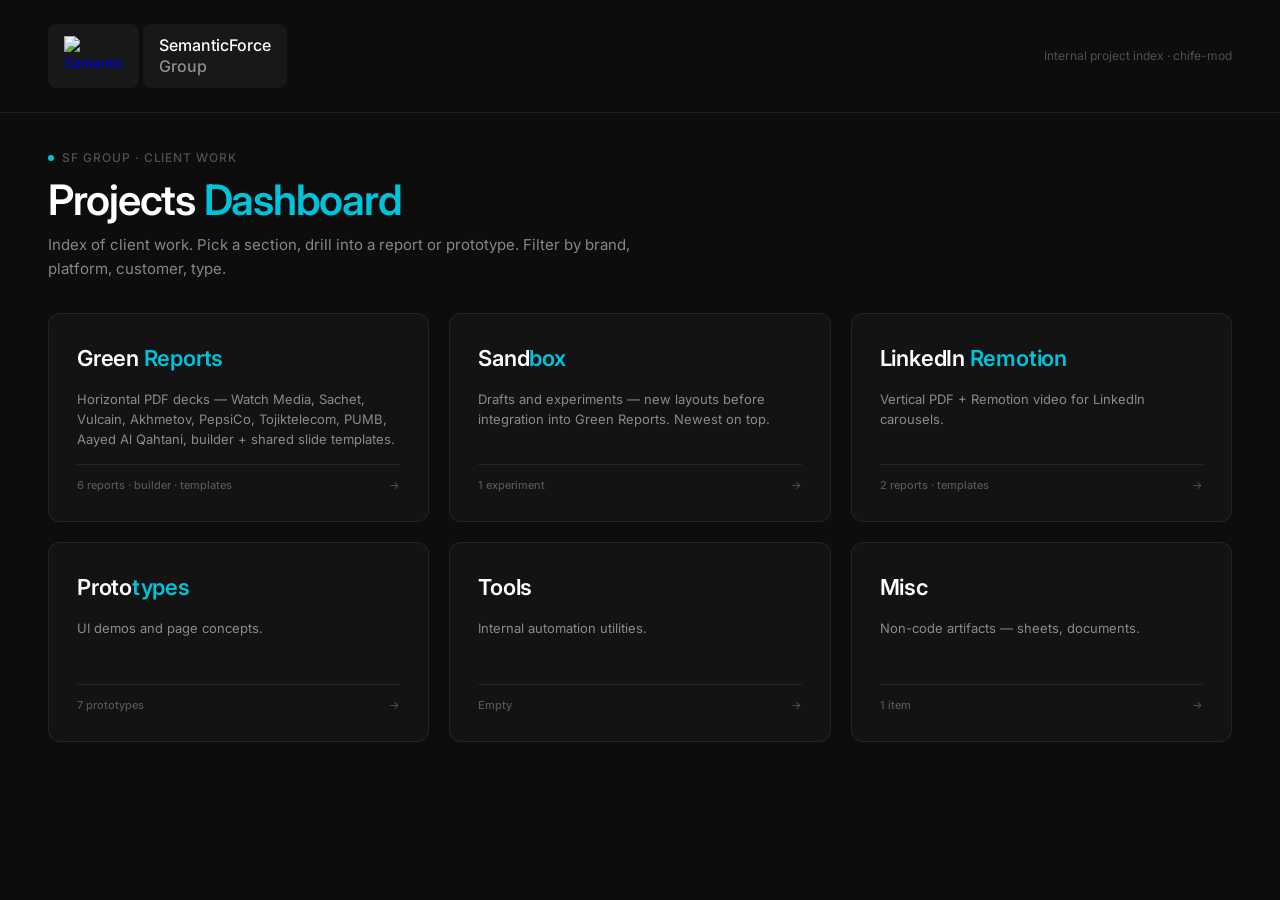
==== commit 21a8ee63: "Add Influencer Report · Aayed Al Qahtani card to Green Reports Live at https://chife-mod.github.io/s" ====
--- a/index.html
+++ b/index.html
@@ -592,7 +592,7 @@
       <div class="grid">
         <a class="category-tile" href="#green-reports">
           <div class="category-tile-name">Green <span>Reports</span></div>
-          <p class="category-tile-desc">Horizontal PDF decks — Watch Media, Sachet, Vulcain, Akhmetov, PepsiCo, Tojiktelecom, PUMB, builder + shared slide templates.</p>
+          <p class="category-tile-desc">Horizontal PDF decks — Watch Media, Sachet, Vulcain, Akhmetov, PepsiCo, Tojiktelecom, PUMB, Aayed Al Qahtani, builder + shared slide templates.</p>
           <div class="category-tile-footer">
             <span class="category-tile-count">6 reports · builder · templates</span>
             <span>→</span>
@@ -669,6 +669,7 @@
             <option value="pepsico">pepsico</option>
             <option value="tojiktelecom">tojiktelecom</option>
             <option value="pumb">pumb</option>
+            <option value="aayed">aayed</option>
           </select>
         </div>
         <div class="filter-group">
@@ -978,6 +979,35 @@
               <div class="card-info-row">
                 <span class="card-info-icon">📁</span>
                 <span class="card-info-path">vsevolod/reports/sfg-reports/products/monthly-pulse/pumb/</span>
+              </div>
+            </div>
+          </div>
+        </div>
+
+        <!-- Influencer Report · Aayed Al Qahtani — new prototype, cloned from PUMB -->
+        <div class="card"
+             data-customer="aayed" data-type="influencer-pulse" data-platform="semanticforce" data-brand="semanticforce">
+          <a class="card-link"
+             href="https://chife-mod.github.io/sf-aayed-influencer-pulse/"
+             target="_blank" rel="noopener"
+             aria-label="Influencer Report · Aayed Al Qahtani"></a>
+          <div class="card-cover">
+            <img src="assets/covers/aayed-influencer-report.webp" alt="Influencer Report · Aayed Al Qahtani" loading="lazy" />
+          </div>
+          <div class="card-body">
+            <div class="card-top">
+              <div class="badge badge-live">LIVE</div>
+              <div class="card-name">Influencer Report · Aayed Al Qahtani</div>
+            </div>
+            <p class="card-desc">July 2026. Influencer Report prototype — pharma vertical, Aayed Al Qahtani. Cover slide live on a new SF-GR-INFLUENCER-COVER template (portrait in orbit rings, tier/type/geo chips), cloned from the PUMB deck; remaining slides land once the content Sheet is supplied.</p>
+            <div class="card-info">
+              <div class="card-info-row">
+                <span class="card-info-icon">🔗</span>
+                <a href="https://github.com/chife-mod/sfg-reports/tree/main/products/influencer-pulse/aayed-alqahtani" target="_blank" rel="noopener">chife-mod/sfg-reports · aayed-alqahtani</a>
+              </div>
+              <div class="card-info-row">
+                <span class="card-info-icon">📁</span>
+                <span class="card-info-path">vsevolod/reports/sfg-reports/products/influencer-pulse/aayed-alqahtani/</span>
               </div>
             </div>
           </div>
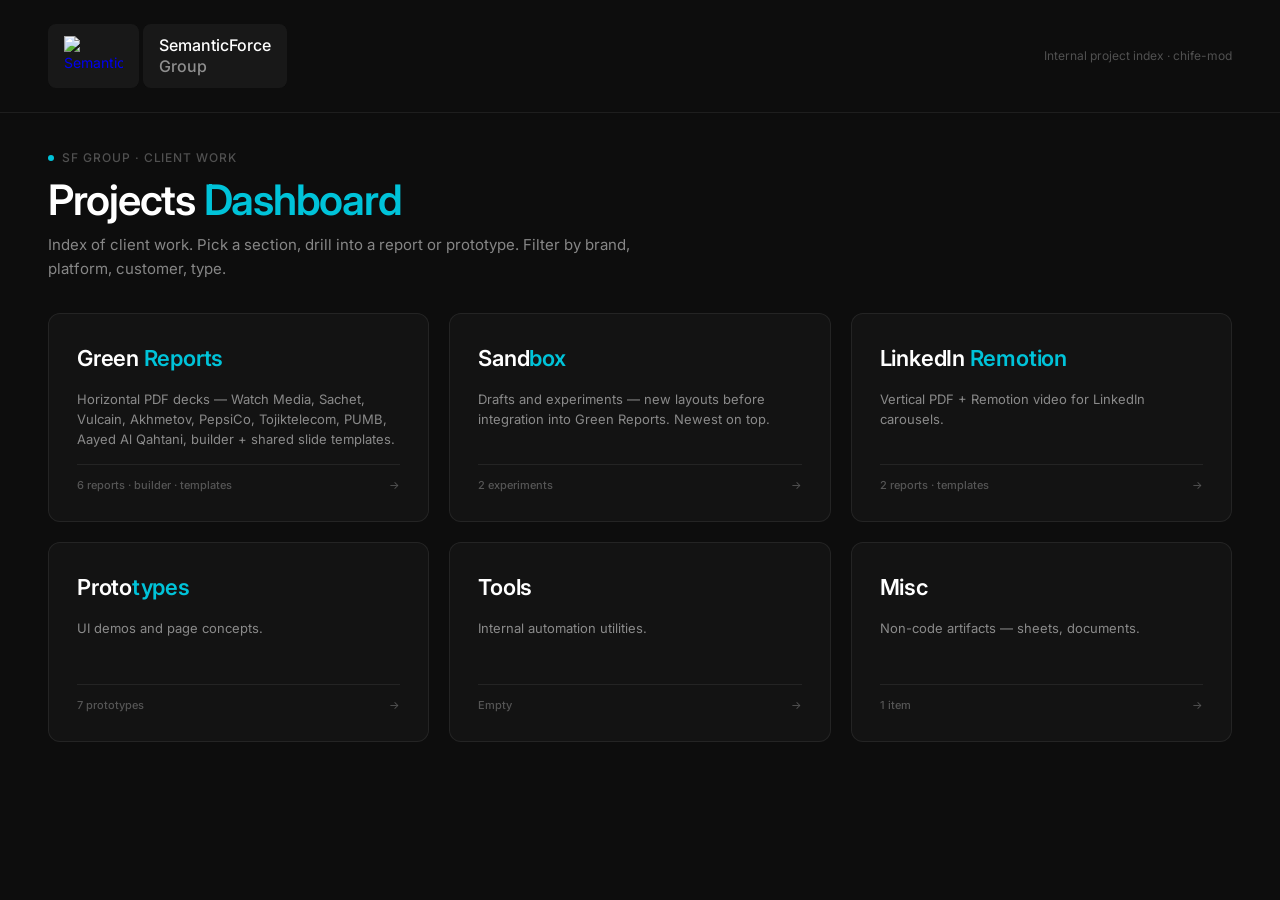
==== commit cedc5923: "sandbox: Copilot Answer → PDF card (Ricetta | SoMe demo, v0) New experiment card, newest-on-top: sav" ====
--- a/index.html
+++ b/index.html
@@ -603,7 +603,7 @@
           <div class="category-tile-name">Sand<span>box</span></div>
           <p class="category-tile-desc">Drafts and experiments — new layouts before integration into Green Reports. Newest on top.</p>
           <div class="category-tile-footer">
-            <span class="category-tile-count">1 experiment</span>
+            <span class="category-tile-count">2 experiments</span>
             <span>→</span>
           </div>
         </a>
@@ -856,13 +856,13 @@
           </div>
         </div>
 
-        <!-- Daily Pulse · Rinat Akhmetov Foundation — hand-built client deck, from Semantic Force -->
-        <div class="card"
-             data-customer="akhmetov" data-type="daily-pulse" data-platform="semanticforce" data-brand="semanticforce">
-          <a class="card-link"
-             href="https://chife-mod.github.io/sf-akhmetov-daily-pulse/"
-             target="_blank" rel="noopener"
-             aria-label="Daily Pulse · Rinat Akhmetov Foundation"></a>
+        <!-- Monthly Pulse · Rinat Akhmetov Foundation — BUILDER-GENERATED deck (issue #39), from Semantic Force -->
+        <div class="card"
+             data-customer="akhmetov" data-type="monthly-pulse" data-platform="semanticforce" data-brand="semanticforce">
+          <a class="card-link"
+             href="https://chife-mod.github.io/sf-generated-reports/rinat-akhmetov-foundation/2026-07/monthly-pulse-june-2026"
+             target="_blank" rel="noopener"
+             aria-label="Monthly Pulse · Rinat Akhmetov Foundation"></a>
           <div class="card-cover">
             <div class="card-cover-placeholder">
               <svg width="48" height="48" viewBox="0 0 48 48" fill="none">
@@ -875,58 +875,29 @@
           <div class="card-body">
             <div class="card-top">
               <div class="badge badge-live">LIVE</div>
-              <div class="card-name">Daily Pulse · Rinat Akhmetov Foundation</div>
-            </div>
-            <p class="card-desc">June 9, 2026. Hand-built client deck from Semantic Force — Top Media, Media Articles (sorted by reach), Quote. Every layout from shared/slides/.</p>
-            <div class="card-info">
-              <div class="card-info-row">
-                <span class="card-info-icon">🔗</span>
-                <a href="https://github.com/chife-mod/sfg-reports/tree/main/products/daily-pulse/rinat-akhmetov-foundation" target="_blank" rel="noopener">chife-mod/sfg-reports · akhmetov</a>
-              </div>
-              <div class="card-info-row">
-                <span class="card-info-icon">📁</span>
-                <span class="card-info-path">vsevolod/reports/sfg-reports/products/daily-pulse/rinat-akhmetov-foundation/</span>
-              </div>
-            </div>
-          </div>
-        </div>
-
-        <!-- Daily Pulse · PepsiCo — hand-built client deck, from Semantic Force -->
-        <div class="card"
-             data-customer="pepsico" data-type="daily-pulse" data-platform="semanticforce" data-brand="semanticforce">
-          <a class="card-link"
-             href="https://chife-mod.github.io/sf-pepsico-daily-pulse/"
-             target="_blank" rel="noopener"
-             aria-label="Daily Pulse · PepsiCo"></a>
-          <div class="card-cover">
-            <img src="assets/covers/daily-pulse-pepsico.webp" alt="Daily Pulse · PepsiCo" loading="lazy" />
-          </div>
-          <div class="card-body">
-            <div class="card-top">
-              <div class="badge badge-live">LIVE</div>
-              <div class="card-name">Daily Pulse · PepsiCo</div>
-            </div>
-            <p class="card-desc">June 9, 2026. Hand-built client deck from Semantic Force — Overview, Narratives &amp; Sentiment, Top Media, Media Articles (sorted by reach), Quote. Every layout from shared/slides/.</p>
-            <div class="card-info">
-              <div class="card-info-row">
-                <span class="card-info-icon">🔗</span>
-                <a href="https://github.com/chife-mod/sfg-reports/tree/main/products/daily-pulse/pepsico" target="_blank" rel="noopener">chife-mod/sfg-reports · pepsico</a>
-              </div>
-              <div class="card-info-row">
-                <span class="card-info-icon">📁</span>
-                <span class="card-info-path">vsevolod/reports/sfg-reports/products/daily-pulse/pepsico/</span>
-              </div>
-            </div>
-          </div>
-        </div>
-
-        <!-- Monthly Pulse · Tojiktelecom — Report Builder output, hand-corrected -->
-        <div class="card"
-             data-customer="tojiktelecom" data-type="monthly-pulse" data-platform="semanticforce" data-brand="semanticforce">
-          <a class="card-link"
-             href="https://chife-mod.github.io/sf-generated-reports/#tojiktelecom/2026-06/11slides-4691d30d"
-             target="_blank" rel="noopener"
-             aria-label="Monthly Pulse · Tojiktelecom"></a>
+              <div class="card-name">Monthly Pulse · Rinat Akhmetov Foundation</div>
+            </div>
+            <p class="card-desc">June 2026. First builder-GENERATED client deck (issue #39, Ivan's brief) — 14 slides: journalists + media types, two sentiment donuts, speakers with MinIO photos, Fund &amp; Rivals Mentions | Reach split, favicons everywhere. Polished 2026-07-14.</p>
+            <div class="card-info">
+              <div class="card-info-row">
+                <span class="card-info-icon">🔗</span>
+                <a href="https://github.com/chife-mod/sfg-reports/tree/main/generated-reports/rinat-akhmetov-foundation/2026-07/monthly-pulse-june-2026" target="_blank" rel="noopener">chife-mod/sfg-reports · generated</a>
+              </div>
+              <div class="card-info-row">
+                <span class="card-info-icon">📁</span>
+                <span class="card-info-path">vsevolod/reports/sfg-reports/generated-reports/rinat-akhmetov-foundation/2026-07/monthly-pulse-june-2026/</span>
+              </div>
+            </div>
+          </div>
+        </div>
+
+        <!-- Daily Pulse · Rinat Akhmetov Foundation — hand-built client deck, from Semantic Force -->
+        <div class="card"
+             data-customer="akhmetov" data-type="daily-pulse" data-platform="semanticforce" data-brand="semanticforce">
+          <a class="card-link"
+             href="https://chife-mod.github.io/sf-akhmetov-daily-pulse/"
+             target="_blank" rel="noopener"
+             aria-label="Daily Pulse · Rinat Akhmetov Foundation"></a>
           <div class="card-cover">
             <div class="card-cover-placeholder">
               <svg width="48" height="48" viewBox="0 0 48 48" fill="none">
@@ -939,6 +910,70 @@
           <div class="card-body">
             <div class="card-top">
               <div class="badge badge-live">LIVE</div>
+              <div class="card-name">Daily Pulse · Rinat Akhmetov Foundation</div>
+            </div>
+            <p class="card-desc">June 9, 2026. Hand-built client deck from Semantic Force — Top Media, Media Articles (sorted by reach), Quote. Every layout from shared/slides/.</p>
+            <div class="card-info">
+              <div class="card-info-row">
+                <span class="card-info-icon">🔗</span>
+                <a href="https://github.com/chife-mod/sfg-reports/tree/main/products/daily-pulse/rinat-akhmetov-foundation" target="_blank" rel="noopener">chife-mod/sfg-reports · akhmetov</a>
+              </div>
+              <div class="card-info-row">
+                <span class="card-info-icon">📁</span>
+                <span class="card-info-path">vsevolod/reports/sfg-reports/products/daily-pulse/rinat-akhmetov-foundation/</span>
+              </div>
+            </div>
+          </div>
+        </div>
+
+        <!-- Daily Pulse · PepsiCo — hand-built client deck, from Semantic Force -->
+        <div class="card"
+             data-customer="pepsico" data-type="daily-pulse" data-platform="semanticforce" data-brand="semanticforce">
+          <a class="card-link"
+             href="https://chife-mod.github.io/sf-pepsico-daily-pulse/"
+             target="_blank" rel="noopener"
+             aria-label="Daily Pulse · PepsiCo"></a>
+          <div class="card-cover">
+            <img src="assets/covers/daily-pulse-pepsico.webp" alt="Daily Pulse · PepsiCo" loading="lazy" />
+          </div>
+          <div class="card-body">
+            <div class="card-top">
+              <div class="badge badge-live">LIVE</div>
+              <div class="card-name">Daily Pulse · PepsiCo</div>
+            </div>
+            <p class="card-desc">June 9, 2026. Hand-built client deck from Semantic Force — Overview, Narratives &amp; Sentiment, Top Media, Media Articles (sorted by reach), Quote. Every layout from shared/slides/.</p>
+            <div class="card-info">
+              <div class="card-info-row">
+                <span class="card-info-icon">🔗</span>
+                <a href="https://github.com/chife-mod/sfg-reports/tree/main/products/daily-pulse/pepsico" target="_blank" rel="noopener">chife-mod/sfg-reports · pepsico</a>
+              </div>
+              <div class="card-info-row">
+                <span class="card-info-icon">📁</span>
+                <span class="card-info-path">vsevolod/reports/sfg-reports/products/daily-pulse/pepsico/</span>
+              </div>
+            </div>
+          </div>
+        </div>
+
+        <!-- Monthly Pulse · Tojiktelecom — Report Builder output, hand-corrected -->
+        <div class="card"
+             data-customer="tojiktelecom" data-type="monthly-pulse" data-platform="semanticforce" data-brand="semanticforce">
+          <a class="card-link"
+             href="https://chife-mod.github.io/sf-generated-reports/#tojiktelecom/2026-06/11slides-4691d30d"
+             target="_blank" rel="noopener"
+             aria-label="Monthly Pulse · Tojiktelecom"></a>
+          <div class="card-cover">
+            <div class="card-cover-placeholder">
+              <svg width="48" height="48" viewBox="0 0 48 48" fill="none">
+                <rect x="6" y="9" width="36" height="6" rx="1.5" stroke="#00c3d9" stroke-width="1.5"/>
+                <rect x="6" y="21" width="36" height="6" rx="1.5" stroke="#00c3d9" stroke-width="1.5" stroke-dasharray="2 2"/>
+                <rect x="6" y="33" width="22" height="6" rx="1.5" stroke="#00c3d9" stroke-width="1.5"/>
+              </svg>
+            </div>
+          </div>
+          <div class="card-body">
+            <div class="card-top">
+              <div class="badge badge-live">LIVE</div>
               <div class="card-name">Monthly Pulse · Tojiktelecom</div>
             </div>
             <p class="card-desc">May 2026. Generated through the Report Builder, then hand-corrected — cover, Overview deltas, Topics &amp; Sentiment, Articles table, Top 10 Sources, Rivals, Reviews, Audience Dynamics.</p>
@@ -999,7 +1034,7 @@
               <div class="badge badge-live">LIVE</div>
               <div class="card-name">Influencer Report · Aayed Al Qahtani</div>
             </div>
-            <p class="card-desc">July 2026. Influencer Report prototype — pharma vertical, Aayed Al Qahtani. Cover slide live on a new SF-GR-INFLUENCER-COVER template (portrait in orbit rings, tier/type/geo chips), cloned from the PUMB deck; remaining slides land once the content Sheet is supplied.</p>
+            <p class="card-desc">July 2026. Influencer Report prototype — pharma vertical, Aayed Al Qahtani. Full 10-slide deck: cover (portrait in orbit rings, tier/type/geo tags), channels audience with follower deltas, multi-line activity dynamics, TikTok deep-dive (topics, hashtags, engagement, brands, comments). Five new SF-GR templates shipped to the catalog.</p>
             <div class="card-info">
               <div class="card-info-row">
                 <span class="card-info-icon">🔗</span>
@@ -1029,6 +1064,49 @@
       <p class="section-sub">Drafts and experiments before integration into <a href="#green-reports" style="color: var(--accent); text-decoration: none;">Green Reports</a>. Newest on top.</p>
 
       <div class="grid">
+        <!-- Copilot Answer → PDF v0 — added 2026-07-15 -->
+        <div class="card templates-card">
+          <a class="card-link"
+             href="https://chife-mod.github.io/sf-copilot-answer/"
+             target="_blank" rel="noopener"
+             aria-label="Copilot Answer → PDF v0 — Sandbox"></a>
+          <div class="card-cover">
+            <div class="card-cover-placeholder">
+              <svg width="64" height="64" viewBox="0 0 64 64" fill="none">
+                <rect x="6"  y="10" width="30" height="2" rx="1" fill="#00c3d9" opacity="0.85"/>
+                <rect x="6"  y="17" width="24" height="2" rx="1" fill="#00c3d9" opacity="0.6"/>
+                <rect x="6"  y="24" width="28" height="2" rx="1" fill="#00c3d9" opacity="0.45"/>
+                <rect x="6"  y="31" width="18" height="2" rx="1" fill="#00c3d9" opacity="0.35"/>
+                <rect x="42" y="8"  width="16" height="48" rx="2" fill="#00c3d9" opacity="0.35"/>
+                <rect x="45" y="14" width="10" height="2" rx="1" fill="#00c3d9" opacity="0.9"/>
+                <rect x="45" y="22" width="10" height="1.5" rx="0.75" fill="#00c3d9" opacity="0.7"/>
+                <rect x="45" y="28" width="10" height="1.5" rx="0.75" fill="#00c3d9" opacity="0.7"/>
+                <rect x="45" y="34" width="10" height="1.5" rx="0.75" fill="#00c3d9" opacity="0.7"/>
+              </svg>
+            </div>
+          </div>
+          <div class="card-body">
+            <div class="card-top">
+              <div class="badge badge-accent">SANDBOX · v0</div>
+              <div class="card-name">Copilot Answer → PDF</div>
+            </div>
+            <p class="card-desc">Saved Copilot answer (Ricetta | SoMe · Detailed Summary) as a Green Report: answer text with numbered footnote chips → linked appendix pages with the full messages. Future <code>SF-GR-COPILOT-ANSWER</code>.</p>
+            <div class="card-info">
+              <div class="card-info-row">
+                <span class="card-info-icon">🔗</span>
+                <a href="https://github.com/chife-mod/sfg-reports/tree/main/products/copilot-answer/ricetta" target="_blank" rel="noopener">products/copilot-answer/ricetta</a>
+              </div>
+              <div class="card-info-row">
+                <span class="card-info-icon">📁</span>
+                <span class="card-info-path">vsevolod/reports/sfg-reports/products/copilot-answer/ricetta/</span>
+              </div>
+              <div class="card-info-row">
+                <span class="card-info-icon">📅</span>
+                <span class="card-info-path">Added 2026-07-15</span>
+              </div>
+            </div>
+          </div>
+        </div>
         <!-- Watch Influencers v0 — added 2026-05-22 -->
         <div class="card templates-card">
           <a class="card-link"
@@ -1186,6 +1264,34 @@
       <p class="section-sub">UI demos and page concepts.</p>
 
       <div class="grid">
+
+        <div class="card"
+             data-customer="__sf-internal__" data-type="ai-copilot" data-platform="semanticforce" data-brand="semanticforce">
+          <a class="card-link"
+             href="https://chife-mod.github.io/sf-ui-ai-copilot/"
+             target="_blank" rel="noopener"
+             aria-label="SF Copilot — AI Chat"></a>
+          <div class="card-cover">
+            <img src="assets/covers/sf-ui-ai-copilot.jpg" alt="SF Copilot — AI Chat" loading="lazy" />
+          </div>
+          <div class="card-body">
+            <div class="card-top">
+              <div class="badge badge-live">LIVE</div>
+              <div class="card-name">SF Copilot — AI Chat</div>
+            </div>
+            <p class="card-desc">Interactive prototype of the SemanticForce AI copilot chat: suggested questions by category (A/B/C layouts), answer-first export flow (PDF / Slides / Email), left-panel variants — and chat answers built from Green Reports components (Ubuntu, teal, StatCard / DeltaChip / RankedBarRow).</p>
+            <div class="card-info">
+              <div class="card-info-row">
+                <span class="card-info-icon">🔗</span>
+                <a href="https://github.com/chife-mod/sf-ui-ai-copilot" target="_blank" rel="noopener">chife-mod/sf-ui-ai-copilot</a>
+              </div>
+              <div class="card-info-row">
+                <span class="card-info-icon">📁</span>
+                <span class="card-info-path">vsevolod/prototypes/sf-ui-ai-copilot/</span>
+              </div>
+            </div>
+          </div>
+        </div>
 
         <div class="card"
              data-customer="__sf-internal__" data-type="reply-anywhere" data-platform="semanticforce" data-brand="semanticforce">
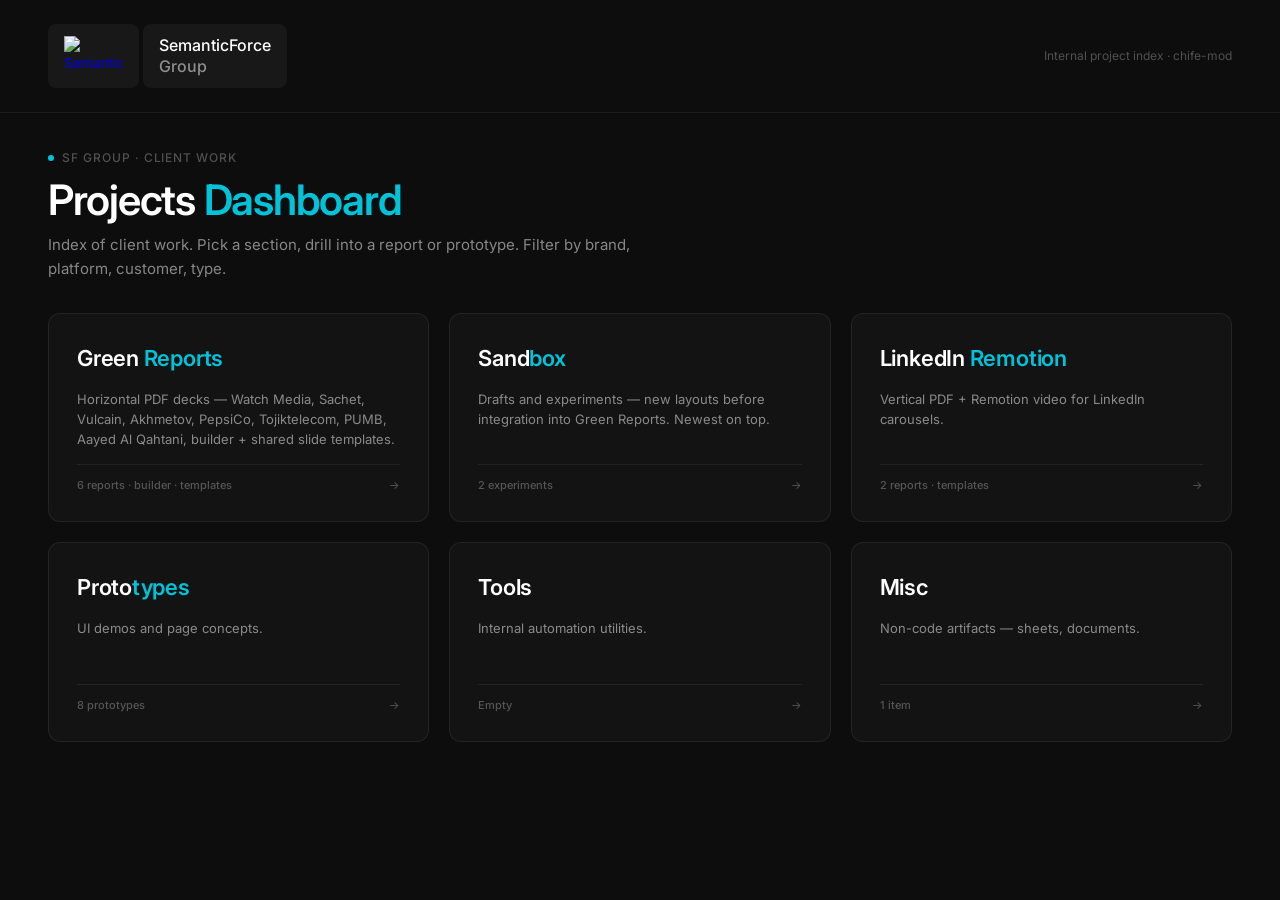
==== commit b4341c4c: "Add SF Dashboard Analytics (UX/UI audit) tile to Prototypes Co-Authored-By: Claude Fable 5 <noreply@" ====
--- a/index.html
+++ b/index.html
@@ -621,7 +621,7 @@
           <div class="category-tile-name">Proto<span>types</span></div>
           <p class="category-tile-desc">UI demos and page concepts.</p>
           <div class="category-tile-footer">
-            <span class="category-tile-count">7 prototypes</span>
+            <span class="category-tile-count">8 prototypes</span>
             <span>→</span>
           </div>
         </a>
@@ -1264,6 +1264,34 @@
       <p class="section-sub">UI demos and page concepts.</p>
 
       <div class="grid">
+
+        <div class="card"
+             data-customer="__sf-internal__" data-type="dashboard-analytics" data-platform="semanticforce" data-brand="semanticforce">
+          <a class="card-link"
+             href="https://chife-mod.github.io/sf-ui-dashboard-analytics/"
+             target="_blank" rel="noopener"
+             aria-label="SF Dashboard Analytics — UX/UI Audit"></a>
+          <div class="card-cover">
+            <img src="assets/covers/sf-ui-dashboard-analytics.jpg" alt="SF Dashboard Analytics — UX/UI Audit" loading="lazy" />
+          </div>
+          <div class="card-body">
+            <div class="card-top">
+              <div class="badge badge-live">LIVE</div>
+              <div class="card-name">SF Dashboard Analytics — UX/UI Audit</div>
+            </div>
+            <p class="card-desc">Consolidated UX/UI audit of the SemanticForce «Hair Transplantation» dashboard — Claude × GPT-5 Thinking × Gemini Pro × Oleg. Prioritized problems (P0–P2), 15-page PDF with annotated screenshots, consilium artifacts, and a clickable Answers-first concept of the redesigned first screen.</p>
+            <div class="card-info">
+              <div class="card-info-row">
+                <span class="card-info-icon">🔗</span>
+                <a href="https://github.com/chife-mod/sf-ui-dashboard-analytics" target="_blank" rel="noopener">chife-mod/sf-ui-dashboard-analytics</a>
+              </div>
+              <div class="card-info-row">
+                <span class="card-info-icon">📁</span>
+                <span class="card-info-path">vsevolod/prototypes/sf-ui-dashboard-analytics/</span>
+              </div>
+            </div>
+          </div>
+        </div>
 
         <div class="card"
              data-customer="__sf-internal__" data-type="ai-copilot" data-platform="semanticforce" data-brand="semanticforce">
